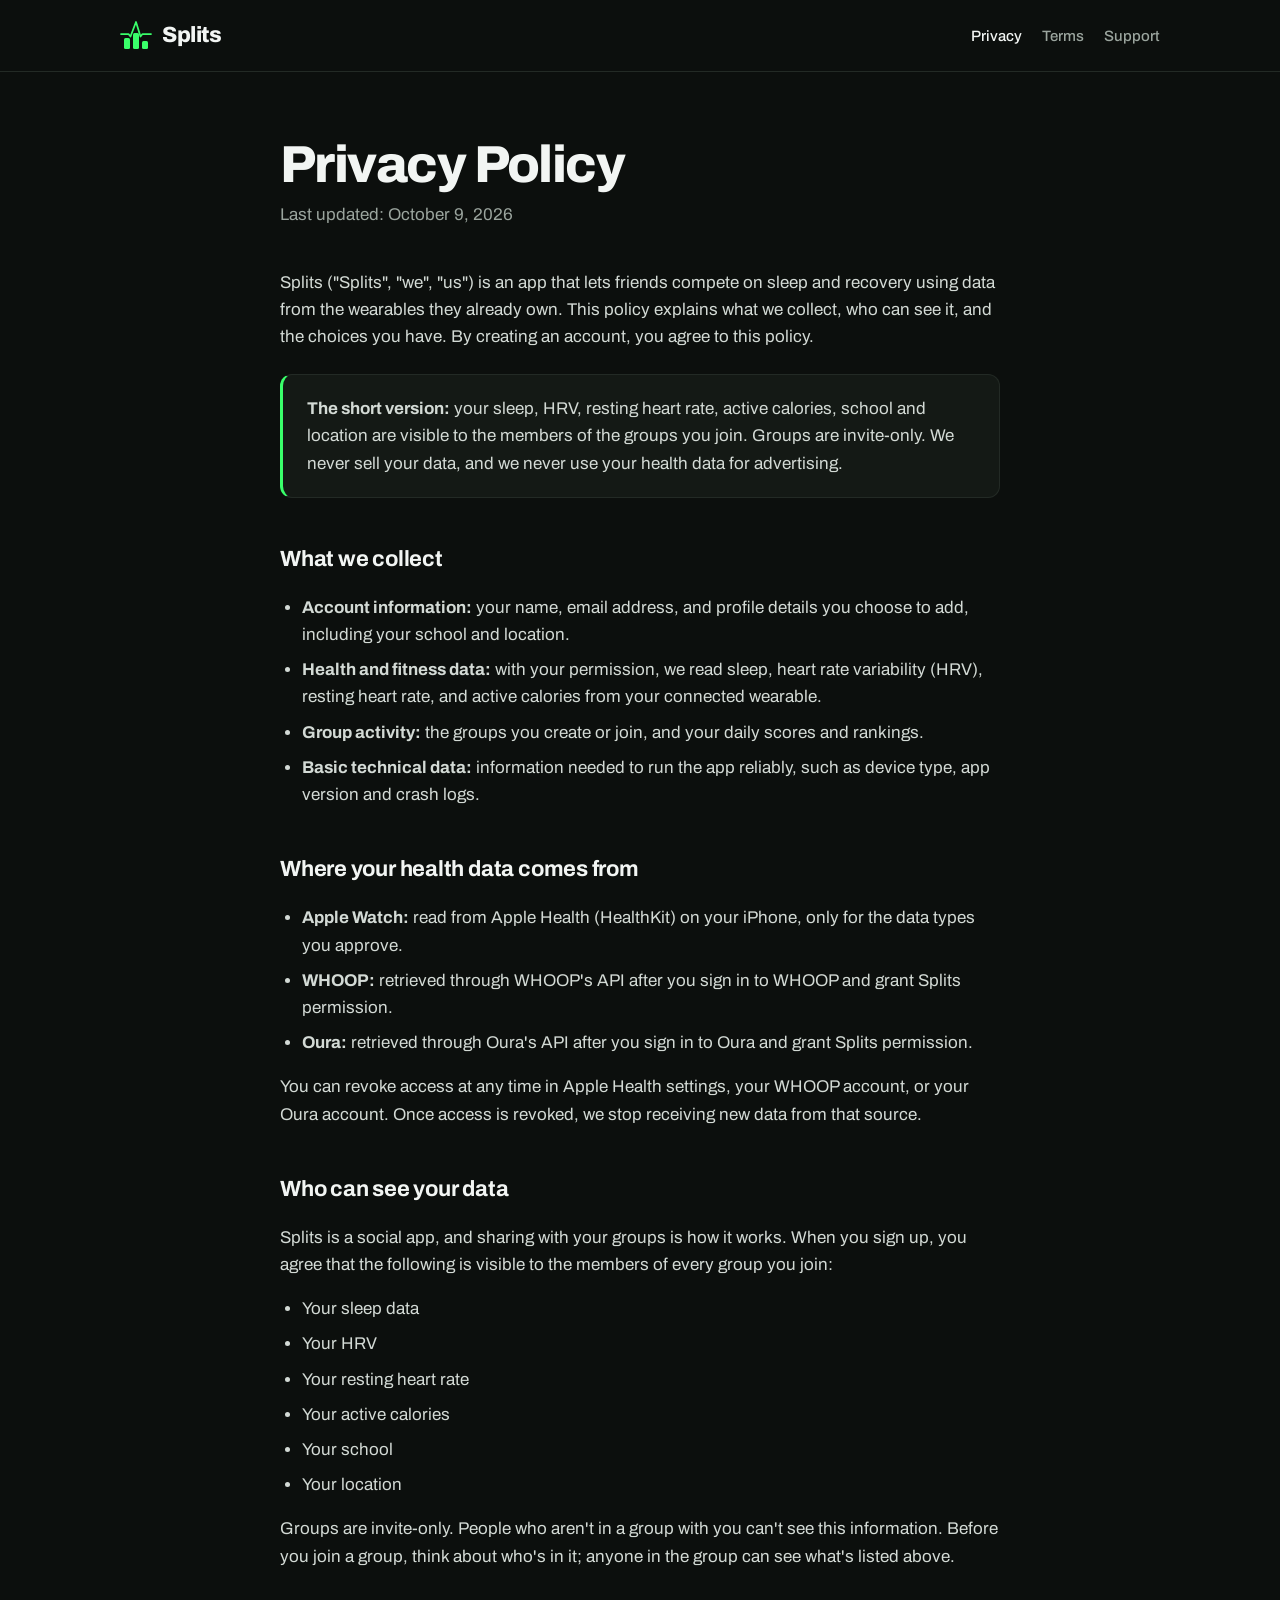
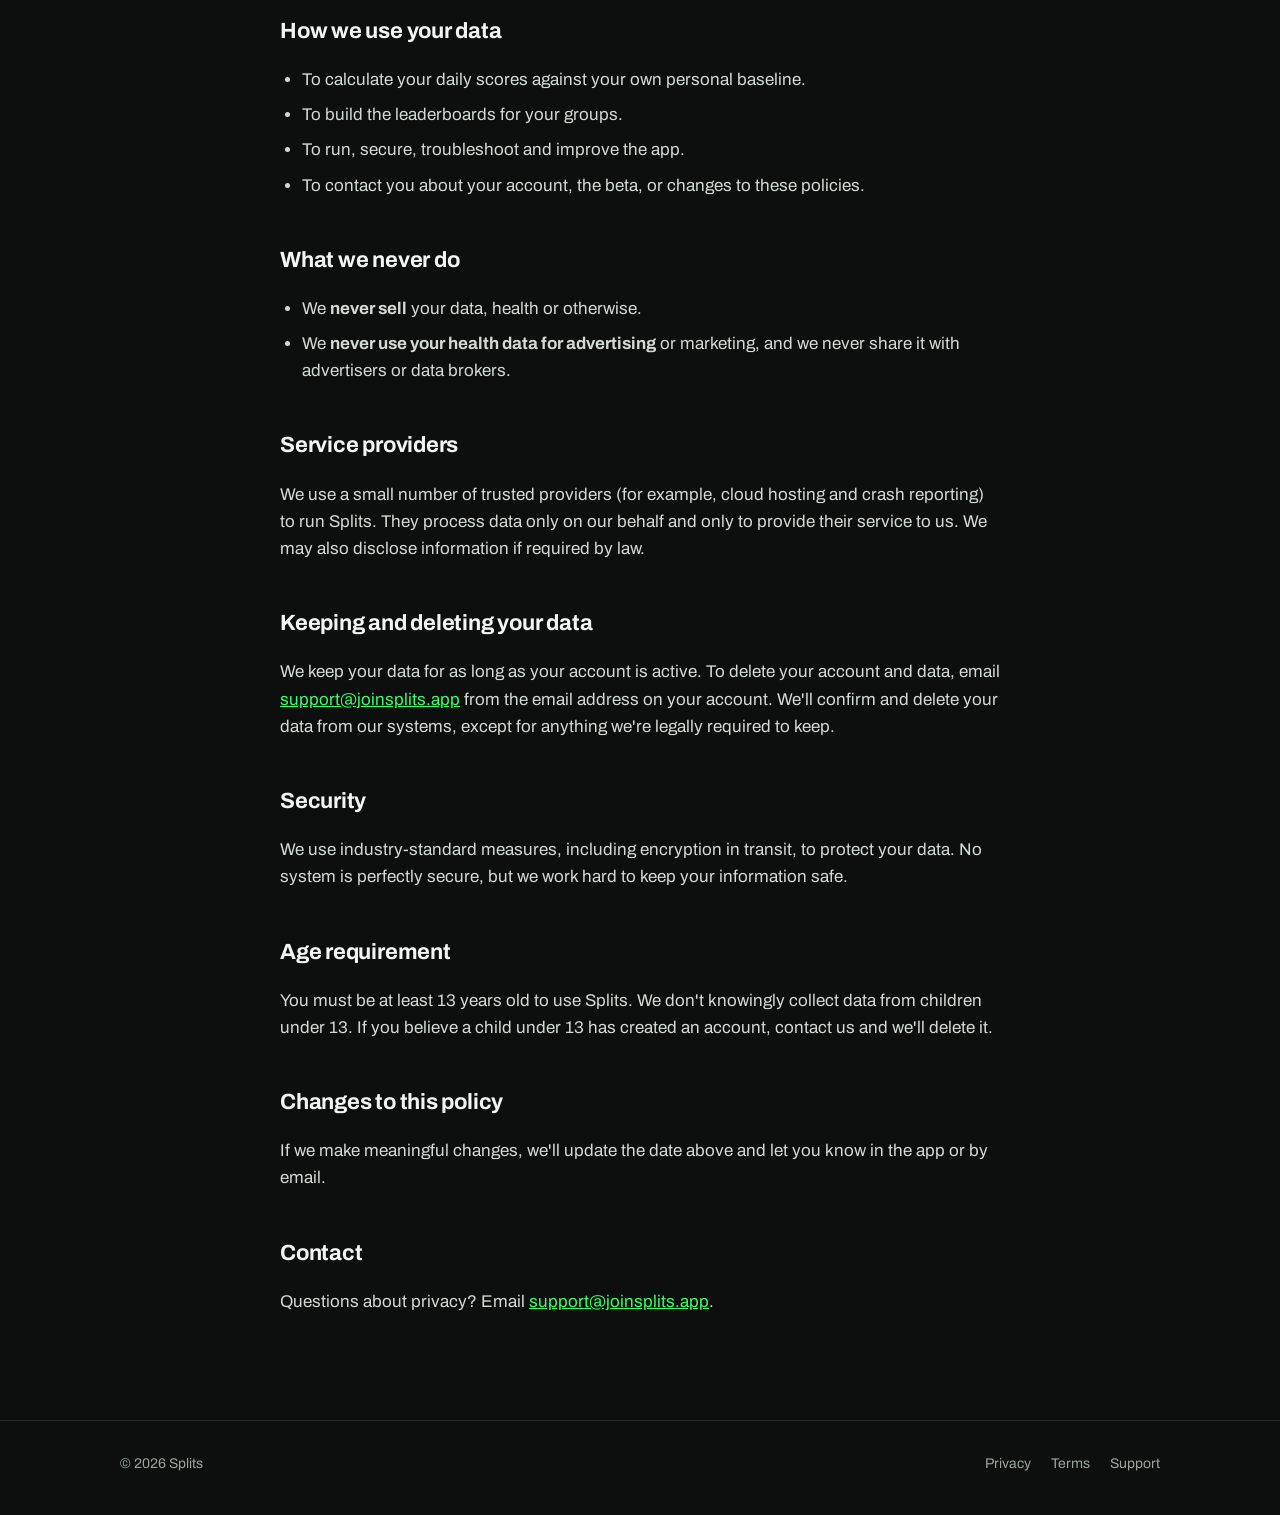
==== privacy/index.html @ 4030cdde "Build Splits marketing site for GitHub Pages Home, privacy, terms and support pages in plain HTML/CS" ====
<!doctype html>
<html lang="en">
<head>
  <meta charset="utf-8">
  <meta name="viewport" content="width=device-width, initial-scale=1">
  <title>Privacy Policy · Splits</title>
  <meta name="description" content="How Splits collects, uses and protects your data.">
  <meta name="theme-color" content="#0C0F0D">
  <link rel="icon" href="/assets/logo.svg" type="image/svg+xml">
  <link rel="preconnect" href="https://fonts.googleapis.com">
  <link rel="preconnect" href="https://fonts.gstatic.com" crossorigin>
  <link href="https://fonts.googleapis.com/css2?family=Archivo:wght@400;500;700;800&display=swap" rel="stylesheet">
  <link rel="stylesheet" href="/assets/style.css">
</head>
<body>
  <header class="site-header">
    <div class="wrap">
      <a class="brand" href="/"><img src="/assets/logo.svg" alt="" width="32" height="32">Splits</a>
      <nav class="nav" aria-label="Main">
        <a href="/privacy/" aria-current="page">Privacy</a>
        <a href="/terms/">Terms</a>
        <a href="/support/">Support</a>
      </nav>
    </div>
  </header>

  <main class="doc">
    <div class="wrap">
      <h1>Privacy Policy</h1>
      <p class="updated">Last updated: October 9, 2026</p>

      <p>Splits ("Splits", "we", "us") is an app that lets friends compete on sleep and recovery using data from the wearables they already own. This policy explains what we collect, who can see it, and the choices you have. By creating an account, you agree to this policy.</p>

      <div class="callout">
        <p><strong>The short version:</strong> your sleep, HRV, resting heart rate, active calories, school and location are visible to the members of the groups you join. Groups are invite-only. We never sell your data, and we never use your health data for advertising.</p>
      </div>

      <h2>What we collect</h2>
      <ul>
        <li><strong>Account information:</strong> your name, email address, and profile details you choose to add, including your school and location.</li>
        <li><strong>Health and fitness data:</strong> with your permission, we read sleep, heart rate variability (HRV), resting heart rate, and active calories from your connected wearable.</li>
        <li><strong>Group activity:</strong> the groups you create or join, and your daily scores and rankings.</li>
        <li><strong>Basic technical data:</strong> information needed to run the app reliably, such as device type, app version and crash logs.</li>
      </ul>

      <h2>Where your health data comes from</h2>
      <ul>
        <li><strong>Apple Watch:</strong> read from Apple Health (HealthKit) on your iPhone, only for the data types you approve.</li>
        <li><strong>WHOOP:</strong> retrieved through WHOOP's API after you sign in to WHOOP and grant Splits permission.</li>
        <li><strong>Oura:</strong> retrieved through Oura's API after you sign in to Oura and grant Splits permission.</li>
      </ul>
      <p>You can revoke access at any time in Apple Health settings, your WHOOP account, or your Oura account. Once access is revoked, we stop receiving new data from that source.</p>

      <h2>Who can see your data</h2>
      <p>Splits is a social app, and sharing with your groups is how it works. When you sign up, you agree that the following is visible to the members of every group you join:</p>
      <ul>
        <li>Your sleep data</li>
        <li>Your HRV</li>
        <li>Your resting heart rate</li>
        <li>Your active calories</li>
        <li>Your school</li>
        <li>Your location</li>
      </ul>
      <p>Groups are invite-only. People who aren't in a group with you can't see this information. Before you join a group, think about who's in it; anyone in the group can see what's listed above.</p>

      <h2>How we use your data</h2>
      <ul>
        <li>To calculate your daily scores against your own personal baseline.</li>
        <li>To build the leaderboards for your groups.</li>
        <li>To run, secure, troubleshoot and improve the app.</li>
        <li>To contact you about your account, the beta, or changes to these policies.</li>
      </ul>

      <h2>What we never do</h2>
      <ul>
        <li>We <strong>never sell</strong> your data, health or otherwise.</li>
        <li>We <strong>never use your health data for advertising</strong> or marketing, and we never share it with advertisers or data brokers.</li>
      </ul>

      <h2>Service providers</h2>
      <p>We use a small number of trusted providers (for example, cloud hosting and crash reporting) to run Splits. They process data only on our behalf and only to provide their service to us. We may also disclose information if required by law.</p>

      <h2>Keeping and deleting your data</h2>
      <p>We keep your data for as long as your account is active. To delete your account and data, email <a href="mailto:support@joinsplits.app?subject=Data%20deletion%20request">support@joinsplits.app</a> from the email address on your account. We'll confirm and delete your data from our systems, except for anything we're legally required to keep.</p>

      <h2>Security</h2>
      <p>We use industry-standard measures, including encryption in transit, to protect your data. No system is perfectly secure, but we work hard to keep your information safe.</p>

      <h2>Age requirement</h2>
      <p>You must be at least 13 years old to use Splits. We don't knowingly collect data from children under 13. If you believe a child under 13 has created an account, contact us and we'll delete it.</p>

      <h2>Changes to this policy</h2>
      <p>If we make meaningful changes, we'll update the date above and let you know in the app or by email.</p>

      <h2>Contact</h2>
      <p>Questions about privacy? Email <a href="mailto:support@joinsplits.app">support@joinsplits.app</a>.</p>
    </div>
  </main>

  <footer class="site-footer">
    <div class="wrap">
      <span>&copy; 2026 Splits</span>
      <nav aria-label="Footer">
        <a href="/privacy/">Privacy</a>
        <a href="/terms/">Terms</a>
        <a href="/support/">Support</a>
      </nav>
    </div>
  </footer>
</body>
</html>
---- assets/style.css ----
/* Splits — shared styles for every page */

:root {
  --bg: #0C0F0D;
  --surface: #141915;
  --border: #232A25;
  --green: #39FF6A;
  --text: #F2F5F3;
  --muted: #9BA59E;
  --max: 1080px;
}

*, *::before, *::after { box-sizing: border-box; }

html { -webkit-text-size-adjust: 100%; }

body {
  margin: 0;
  background: var(--bg);
  color: var(--text);
  font-family: "Archivo", system-ui, -apple-system, "Segoe UI", sans-serif;
  font-size: 17px;
  line-height: 1.6;
  -webkit-font-smoothing: antialiased;
}

a { color: var(--green); }
a:hover { text-decoration-thickness: 2px; }

img, svg { max-width: 100%; }

.wrap {
  width: 100%;
  max-width: var(--max);
  margin: 0 auto;
  padding: 0 20px;
}

/* Header */

.site-header {
  border-bottom: 1px solid var(--border);
}

.site-header .wrap {
  display: flex;
  align-items: center;
  justify-content: space-between;
  flex-wrap: wrap;
  gap: 12px 24px;
  padding-top: 18px;
  padding-bottom: 18px;
}

.brand {
  display: inline-flex;
  align-items: center;
  gap: 10px;
  color: var(--text);
  text-decoration: none;
  font-weight: 800;
  font-size: 22px;
  letter-spacing: -0.02em;
}

.brand img { width: 32px; height: 32px; }

.nav {
  display: flex;
  flex-wrap: wrap;
  gap: 4px 20px;
}

.nav a {
  color: var(--muted);
  text-decoration: none;
  font-weight: 500;
  font-size: 15px;
}

.nav a:hover, .nav a[aria-current="page"] { color: var(--text); }

/* Buttons */

.button {
  display: inline-block;
  background: var(--green);
  color: var(--bg);
  font-weight: 700;
  font-size: 17px;
  text-decoration: none;
  padding: 14px 28px;
  border-radius: 999px;
  transition: transform 0.15s ease, box-shadow 0.15s ease;
}

.button:hover {
  transform: translateY(-1px);
  box-shadow: 0 0 0 4px rgba(57, 255, 106, 0.2);
}

/* Hero */

.hero {
  padding: 96px 0 80px;
  text-align: center;
}

.hero-mark {
  width: 88px;
  height: 88px;
  margin-bottom: 28px;
  filter: drop-shadow(0 0 24px rgba(57, 255, 106, 0.35));
}

.hero h1 {
  font-size: clamp(38px, 7vw, 72px);
  line-height: 1.05;
  font-weight: 800;
  letter-spacing: -0.035em;
  margin: 0 auto 24px;
  max-width: 14ch;
}

.hero h1 .accent { color: var(--green); }

.hero p {
  color: var(--muted);
  font-size: clamp(18px, 2.4vw, 21px);
  max-width: 38em;
  margin: 0 auto 36px;
}

/* Sections */

.section {
  padding: 72px 0;
  border-top: 1px solid var(--border);
}

.eyebrow {
  color: var(--green);
  font-size: 13px;
  font-weight: 700;
  letter-spacing: 0.12em;
  text-transform: uppercase;
  margin: 0 0 12px;
}

.section h2 {
  font-size: clamp(28px, 4.5vw, 40px);
  line-height: 1.15;
  font-weight: 800;
  letter-spacing: -0.025em;
  margin: 0 0 40px;
}

.grid {
  display: grid;
  grid-template-columns: repeat(auto-fit, minmax(240px, 1fr));
  gap: 20px;
}

.card {
  background: var(--surface);
  border: 1px solid var(--border);
  border-radius: 18px;
  padding: 28px;
}

.card .step {
  display: inline-flex;
  align-items: center;
  justify-content: center;
  width: 36px;
  height: 36px;
  border-radius: 50%;
  background: rgba(57, 255, 106, 0.12);
  color: var(--green);
  font-weight: 800;
  margin-bottom: 18px;
}

.card h3 {
  font-size: 21px;
  margin: 0 0 8px;
  letter-spacing: -0.01em;
}

.card p { color: var(--muted); margin: 0; }

.devices {
  display: grid;
  grid-template-columns: repeat(auto-fit, minmax(200px, 1fr));
  gap: 20px;
}

.device {
  background: var(--surface);
  border: 1px solid var(--border);
  border-radius: 18px;
  padding: 28px;
  text-align: center;
}

.device strong {
  display: block;
  font-size: 22px;
  font-weight: 800;
  letter-spacing: -0.01em;
  margin-bottom: 4px;
}

.device span { color: var(--muted); font-size: 15px; }

.cta {
  text-align: center;
}

.cta h2 { margin-bottom: 16px; }

.cta p {
  color: var(--muted);
  margin: 0 auto 32px;
  max-width: 34em;
}

/* Text pages: privacy, terms, support */

.doc {
  padding: 64px 0 88px;
}

.doc .wrap { max-width: 760px; }

.doc h1 {
  font-size: clamp(34px, 6vw, 52px);
  line-height: 1.1;
  font-weight: 800;
  letter-spacing: -0.03em;
  margin: 0 0 8px;
}

.doc .updated { color: var(--muted); margin: 0 0 40px; }

.doc h2 {
  font-size: 22px;
  letter-spacing: -0.01em;
  margin: 44px 0 12px;
}

.doc p, .doc li { color: #D3DAD5; }

.doc ul { padding-left: 22px; }
.doc li { margin-bottom: 8px; }

.doc .callout {
  background: var(--surface);
  border: 1px solid var(--border);
  border-left: 3px solid var(--green);
  border-radius: 12px;
  padding: 20px 24px;
  margin: 24px 0;
}

.doc .callout p { margin: 0; }

.support-email {
  display: inline-block;
  font-size: clamp(20px, 4vw, 28px);
  font-weight: 700;
  word-break: break-all;
  margin: 8px 0 24px;
}

/* Footer */

.site-footer {
  border-top: 1px solid var(--border);
  padding: 32px 0 40px;
  color: var(--muted);
  font-size: 14px;
}

.site-footer .wrap {
  display: flex;
  flex-wrap: wrap;
  justify-content: space-between;
  gap: 12px 24px;
}

.site-footer nav { display: flex; flex-wrap: wrap; gap: 4px 20px; }
.site-footer a { color: var(--muted); text-decoration: none; }
.site-footer a:hover { color: var(--text); }

/* Phones */

@media (max-width: 600px) {
  body { font-size: 16px; }
  .hero { padding: 64px 0 56px; }
  .hero-mark { width: 72px; height: 72px; }
  .section { padding: 56px 0; }
  .section h2 { margin-bottom: 28px; }
  .card, .device { padding: 22px; }
  .button { width: 100%; max-width: 340px; text-align: center; }
}
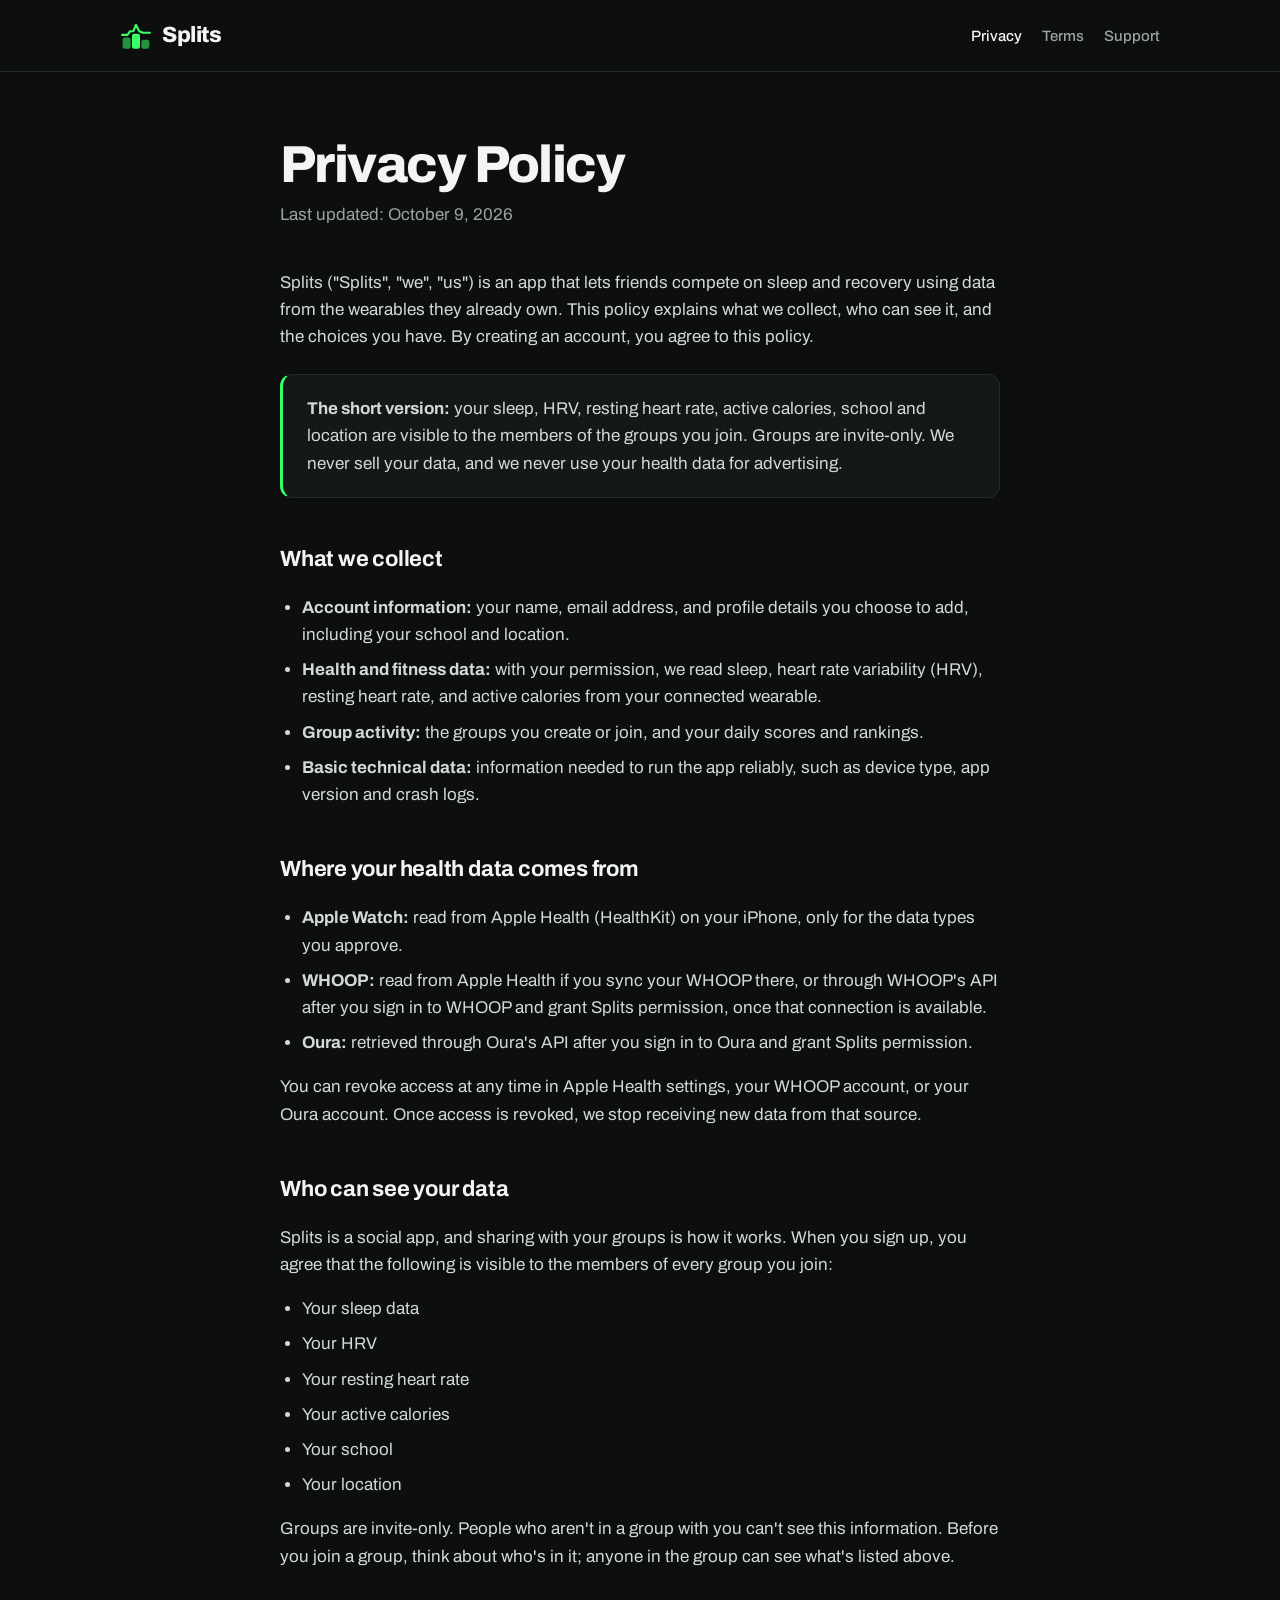
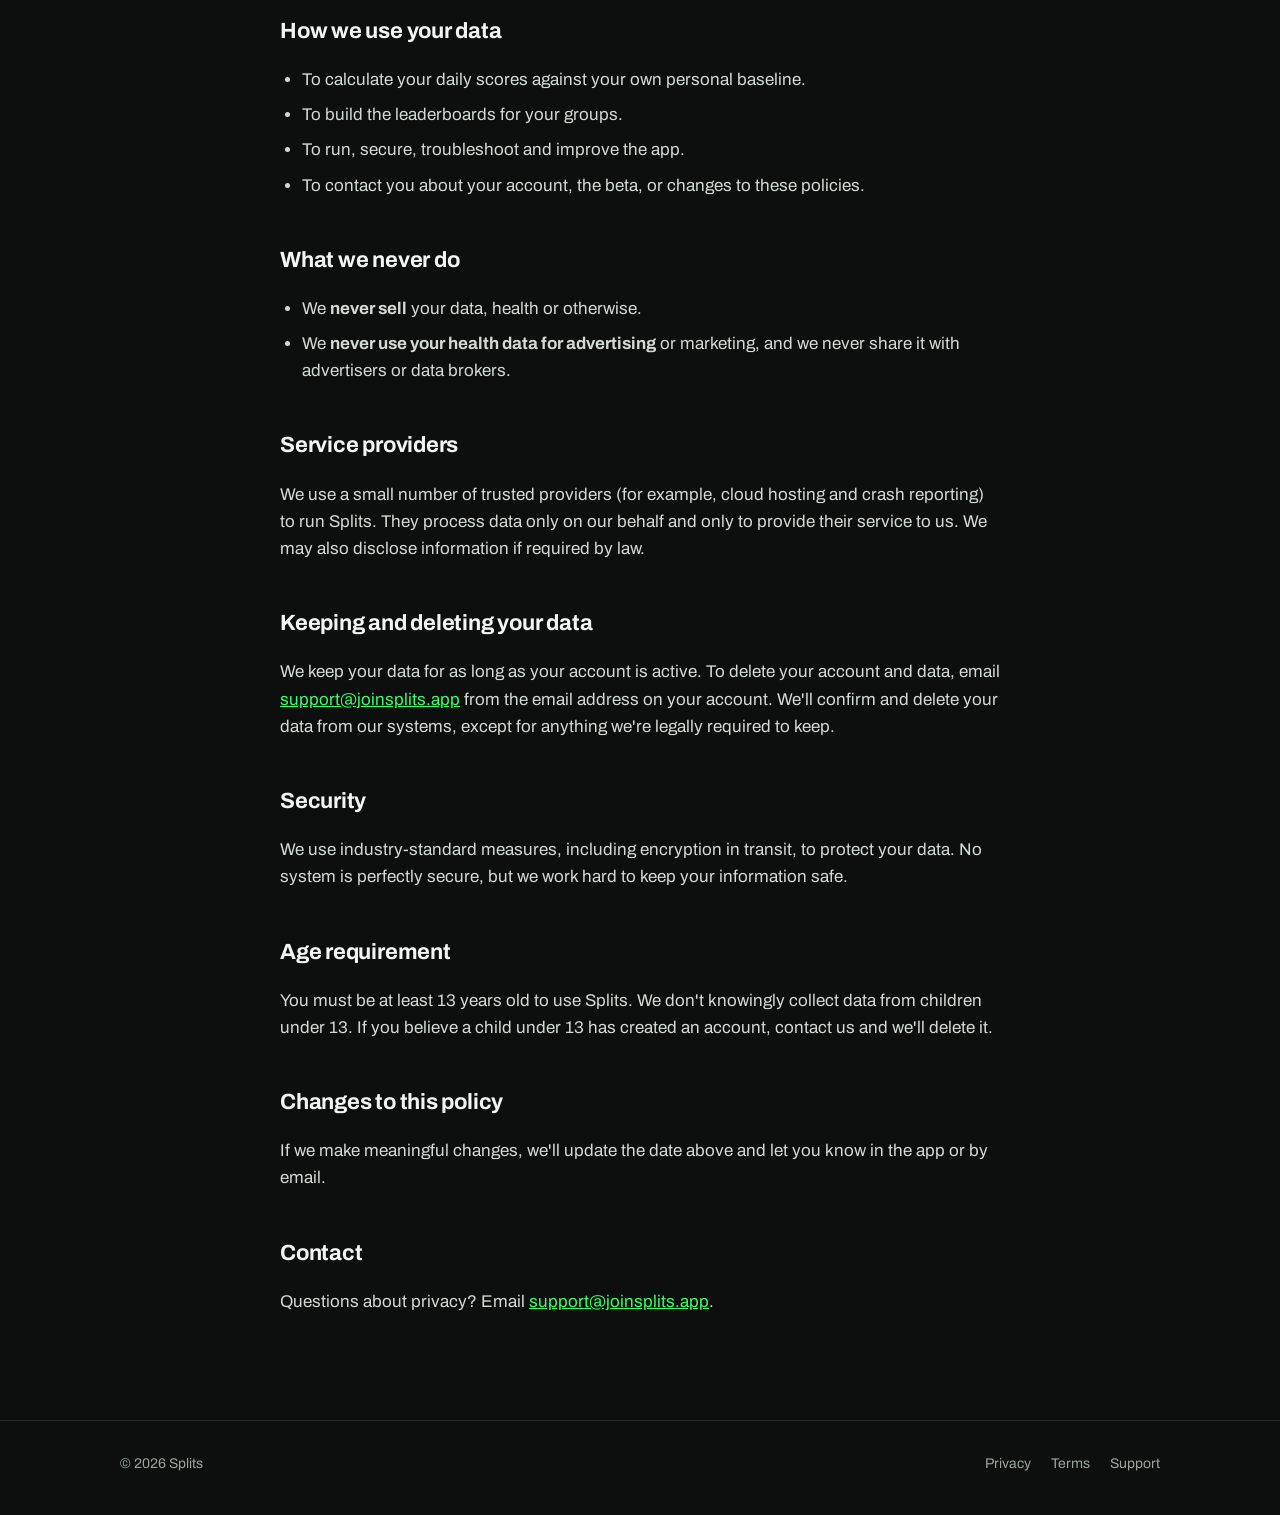
==== commit e8d10bab: "Use final logo, add favicon and apple-touch-icon, fix WHOOP privacy line Replace assets/logo.svg wit" ====
--- a/privacy/index.html
+++ b/privacy/index.html
@@ -6,7 +6,8 @@
   <title>Privacy Policy · Splits</title>
   <meta name="description" content="How Splits collects, uses and protects your data.">
   <meta name="theme-color" content="#0C0F0D">
-  <link rel="icon" href="/assets/logo.svg" type="image/svg+xml">
+  <link rel="icon" href="/assets/icon.svg" type="image/svg+xml">
+  <link rel="apple-touch-icon" href="/assets/apple-touch-icon.png">
   <link rel="preconnect" href="https://fonts.googleapis.com">
   <link rel="preconnect" href="https://fonts.gstatic.com" crossorigin>
   <link href="https://fonts.googleapis.com/css2?family=Archivo:wght@400;500;700;800&display=swap" rel="stylesheet">
@@ -46,7 +47,7 @@
       <h2>Where your health data comes from</h2>
       <ul>
         <li><strong>Apple Watch:</strong> read from Apple Health (HealthKit) on your iPhone, only for the data types you approve.</li>
-        <li><strong>WHOOP:</strong> retrieved through WHOOP's API after you sign in to WHOOP and grant Splits permission.</li>
+        <li><strong>WHOOP:</strong> read from Apple Health if you sync your WHOOP there, or through WHOOP's API after you sign in to WHOOP and grant Splits permission, once that connection is available.</li>
         <li><strong>Oura:</strong> retrieved through Oura's API after you sign in to Oura and grant Splits permission.</li>
       </ul>
       <p>You can revoke access at any time in Apple Health settings, your WHOOP account, or your Oura account. Once access is revoked, we stop receiving new data from that source.</p>
